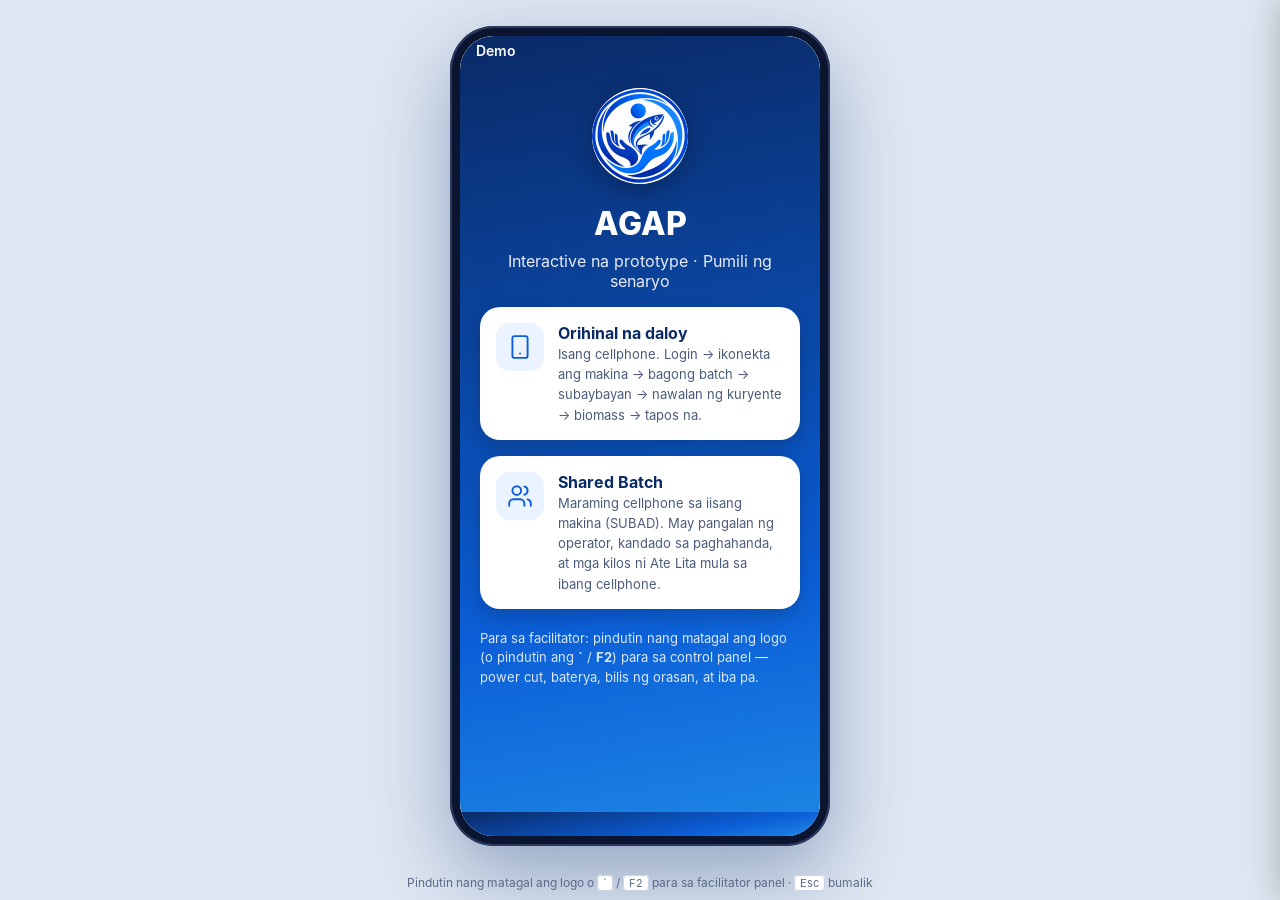
==== index.html @ 4073ccab "Add AGAP interactive HTML prototype (original flow + Shared Batch scenario) Co-Authored-By: Claude O" ====
<!DOCTYPE html>
<html lang="fil">
<head>
<meta charset="utf-8">
<meta name="viewport" content="width=device-width, initial-scale=1, user-scalable=no">
<meta name="theme-color" content="#0a2a66">
<meta name="apple-mobile-web-app-capable" content="yes">
<meta name="mobile-web-app-capable" content="yes">
<meta name="apple-mobile-web-app-title" content="AGAP">
<title>AGAP · Prototype</title>
<link rel="icon" type="image/png" href="assets/img/favicon.png">
<link rel="apple-touch-icon" href="assets/img/logo-192.png">
<link rel="stylesheet" href="assets/css/app.css">
</head>
<body>
<div id="stage">
  <div id="device"><div id="screen" aria-live="polite"></div></div>
  <div id="hint">Pindutin nang matagal ang logo o <kbd>`</kbd> / <kbd>F2</kbd> para sa facilitator panel · <kbd>Esc</kbd> bumalik</div>
</div>

<aside id="fac" aria-label="Facilitator panel">
  <header><img src="assets/img/logo-96.png" alt="" style="width:26px;height:26px;border-radius:50%"><b>Facilitator panel</b><button id="facClose" aria-label="Isara">×</button></header>
  <div class="scroll"></div>
</aside>
<button id="facTab">FACILITATOR</button>

<script src="assets/js/icons.js"></script>
<script src="assets/js/app.js"></script>
<script src="assets/js/screens.js"></script>
<script src="assets/js/shared.js"></script>
<script>boot();</script>
</body>
</html>
---- assets/css/app.css ----
@font-face{font-family:Inter;font-weight:400;src:url(../fonts/Inter-Regular.woff) format("woff")}
@font-face{font-family:Inter;font-weight:500;src:url(../fonts/Inter-Medium.woff) format("woff")}
@font-face{font-family:Inter;font-weight:600;src:url(../fonts/Inter-SemiBold.woff) format("woff")}
@font-face{font-family:Inter;font-weight:700;src:url(../fonts/Inter-Bold.woff) format("woff")}
@font-face{font-family:Inter;font-weight:800;src:url(../fonts/Inter-ExtraBold.woff) format("woff")}

:root{
  --blue:#0b5ed7; --navy:#0a2a66; --sea:#1e88e5; --sky:#bbdefb; --pale:#eaf3ff; --white:#fff;
  --text:#0f1f3d; --text2:#4a5b7a; --ok:#2e9e6b; --warn:#f5a623; --danger:#d93025;
  --bg:#f5f9ff; --line:#cddef4; --auth:#e3e9f1; --scrim:rgba(10,42,102,.55);
  --shadow:0 4px 14px rgba(10,42,102,.08);
  --r:16px; --fs:16px;
}
*{box-sizing:border-box;-webkit-tap-highlight-color:transparent}
html,body{margin:0;height:100%}
body{font-family:Inter,system-ui,sans-serif;color:var(--text);background:#dfe7f2;
  display:flex;align-items:center;justify-content:center;overflow:hidden}
button{font:inherit;color:inherit;border:0;background:none;cursor:pointer;padding:0}
input{font:inherit}

/* ---------- Device ---------- */
#stage{position:relative;display:flex;align-items:center;justify-content:center;width:100%;height:100%;padding-bottom:28px}
#device{position:relative;width:360px;height:800px;flex:none;border-radius:44px;background:#0b1530;padding:10px;
  box-shadow:0 30px 80px rgba(10,42,102,.35),inset 0 0 0 2px #2a3a5f;transform-origin:center center}
#screen{position:relative;width:100%;height:100%;border-radius:34px;overflow:hidden;background:var(--bg);font-size:var(--fs)}
#device{width:380px;height:820px}
#hint{position:absolute;left:50%;bottom:10px;transform:translateX(-50%);font-size:12px;color:#5b6b88;white-space:nowrap;text-align:center}
#hint kbd{font-family:inherit;background:#fff;border:1px solid #c7d3e6;border-radius:4px;padding:0 5px;font-size:11px}
@media (max-width:520px){
  body{background:var(--bg)}
  #device{width:100vw!important;height:100dvh!important;border-radius:0;padding:0;box-shadow:none;transform:none!important}
  #screen{border-radius:0}
  #hint{display:none}
}

/* ---------- Chrome ---------- */
.statusbar{height:28px;display:flex;align-items:center;justify-content:space-between;padding:0 16px;font-size:14px;font-weight:600;color:var(--text);flex:none}
.statusbar.light{color:#fff}
.statusbar .sys{display:flex;gap:6px;align-items:center}
.statusbar .sys svg{display:block}
.androidnav{height:24px;flex:none;display:flex;justify-content:center;gap:60px;align-items:center;background:inherit}
.androidnav button{width:36px;height:24px;display:flex;align-items:center;justify-content:center;color:#0f1f3d}
.androidnav.light button{color:#fff}
.view{position:absolute;inset:0;display:flex;flex-direction:column;background:var(--bg)}
.appbar{height:56px;flex:none;display:flex;align-items:center;gap:12px;padding:0 16px;position:relative}
.appbar h1{font-size:1.25rem;font-weight:700;color:var(--navy);margin:0;flex:1;white-space:nowrap;overflow:hidden;text-overflow:ellipsis}
.appbar .back{width:40px;height:40px;margin-left:-10px;display:flex;align-items:center;justify-content:center;color:var(--blue);border-radius:20px}
.appbar .back:active{background:var(--pale)}
.appbar .brand{display:flex;align-items:center;gap:8px;flex:1}
.appbar .brand b{font-size:1.25rem;font-weight:800;color:var(--navy);letter-spacing:.2px}
.logo-mark{width:30px;height:30px;border-radius:50%;flex:none;display:block;user-select:none;-webkit-user-drag:none;-webkit-touch-callout:none}
.appbar .logo-right{width:28px;height:28px}
.body{flex:1;overflow-y:auto;overflow-x:hidden;padding:16px;scrollbar-width:none;position:relative}
.body::-webkit-scrollbar{display:none}
.body.nopad{padding:0}
.actions{flex:none;padding:12px 16px 16px;display:flex;flex-direction:column;gap:12px}
.stack{display:flex;flex-direction:column;gap:12px}
.row{display:flex;gap:8px;align-items:center}
.grid2{display:grid;grid-template-columns:1fr 1fr;gap:8px}
.spacer{flex:1}

/* ---------- Bottom nav ---------- */
.bnav{height:80px;flex:none;background:#fff;border-top:1px solid var(--line);display:flex;align-items:flex-end;justify-content:space-around;padding:0 4px 8px;position:relative}
.bnav button{flex:1;display:flex;flex-direction:column;align-items:center;gap:4px;color:var(--text2);font-size:11px;font-weight:500;position:relative;min-height:56px;justify-content:flex-end}
.bnav button.on{color:var(--blue);font-weight:700}
.bnav .fab{width:48px;height:48px;border-radius:24px;background:var(--blue);color:#fff;display:flex;align-items:center;justify-content:center;box-shadow:0 4px 12px rgba(11,94,215,.35);margin-bottom:-2px}
.bnav .fab.locked{background:#f5a623}
.bnav .mid{line-height:1.1;text-align:center}
.bnav .badge{position:absolute;top:2px;left:calc(50% + 4px);min-width:18px;height:18px;border-radius:9px;background:var(--danger);color:#fff;font-size:10px;font-weight:700;display:flex;align-items:center;justify-content:center;padding:0 4px;border:2px solid #fff}

/* ---------- Type ---------- */
.h1{font-size:1.5rem;font-weight:800;color:var(--navy);line-height:1.2;margin:0}
.h2{font-size:1.25rem;font-weight:700;color:var(--navy);line-height:1.25;margin:0}
.h3{font-size:1rem;font-weight:700;color:var(--navy);margin:0}
.p{font-size:1rem;color:var(--text);line-height:1.4;margin:0}
.muted{color:var(--text2)}
.small{font-size:.8125rem}
.tiny{font-size:.75rem}
.center{text-align:center}
.blue{color:var(--blue)}
.okc{color:var(--ok)}
.dangerc{color:var(--danger)}
.warnc{color:#b26a00}
.big{font-size:2.25rem;font-weight:800;color:var(--navy);line-height:1.05;letter-spacing:-.5px}
.huge{font-size:2.5rem;font-weight:800;color:var(--navy);line-height:1}

/* ---------- Components ---------- */
.card{background:#fff;border:1px solid var(--line);border-radius:var(--r);padding:12px;box-shadow:var(--shadow)}
.card.flat{box-shadow:none}
.card.soft{background:var(--pale);border-color:var(--sky);box-shadow:none}
.card.warn{background:#fff6e5;border-color:#f6d08b;box-shadow:none}
.card.danger{background:#fdecea;border-color:#f3b4ae;box-shadow:none}
.card.tap{cursor:pointer;transition:transform .08s}
.card.tap:active{transform:scale(.985)}
.btn{height:56px;border-radius:16px;font-weight:700;font-size:1rem;display:flex;align-items:center;justify-content:center;gap:8px;width:100%;transition:transform .08s,filter .1s;text-align:center;padding:0 12px;line-height:1.15}
.btn:active{transform:scale(.98)}
.btn.primary{background:var(--blue);color:#fff;box-shadow:0 4px 12px rgba(11,94,215,.25)}
.btn.secondary{background:#fff;color:var(--blue);border:1.5px solid var(--blue)}
.btn.ghost{background:transparent;color:var(--blue);height:48px}
.btn.danger{background:#fff;color:var(--danger);border:1.5px solid var(--danger)}
.btn.dangerfill{background:var(--danger);color:#fff}
.btn.tint{background:var(--pale);color:var(--blue)}
.btn[disabled],.btn.disabled{background:var(--sky);color:#6f86ad;box-shadow:none;border-color:transparent;pointer-events:none}
.link{color:var(--blue);font-weight:500;text-align:center;display:block;width:100%;padding:12px 0}
.chip{display:inline-flex;align-items:center;gap:6px;height:30px;padding:0 12px 0 10px;border-radius:15px;background:var(--pale);color:var(--navy);font-size:.8125rem;font-weight:700;white-space:nowrap}
.chip.blue{color:var(--blue)}
.chip.ok{background:#e3f4ec;color:var(--ok)}
.chip.warn{background:#fff1d6;color:#a86400}
.chip.danger{background:#fdecea;color:var(--danger)}
.chip.dark{background:rgba(10,42,102,.45);color:#fff}
.chip.solidwarn{background:var(--warn);color:#3b2600}
.pulse{animation:pulse 1.4s ease-in-out infinite}
@keyframes pulse{50%{opacity:.45}}
.dot{width:8px;height:8px;border-radius:4px;background:var(--blue);display:inline-block}

.hero{display:flex;justify-content:center;padding:6px 0}
.hero .disc{position:relative;width:148px;height:148px;border-radius:50%;background:var(--pale);display:flex;align-items:center;justify-content:center;color:var(--blue)}
.hero .disc .sun{position:absolute;right:8px;top:10px;width:16px;height:16px;border-radius:8px;background:var(--warn)}
.hero .disc .moon{position:absolute;left:8px;bottom:20px;width:8px;height:8px;border-radius:4px;background:var(--blue)}
.hero.m .disc{width:88px;height:88px}.hero.m .disc .sun{right:8px;top:8px}.hero.m .disc .moon{bottom:20px}
.hero.s .disc{width:64px;height:64px}.hero.s .disc .sun{right:4px;top:6px;width:14px;height:14px}.hero.s .disc .moon{left:4px;bottom:16px}
.hero.white .disc{background:#fff}
.hero .disc.danger{color:var(--danger)}
.hero .disc.ok{color:var(--ok)}
.hero .disc.warn{color:var(--warn)}

.gradcard{border-radius:var(--r);padding:12px 12px;background:linear-gradient(135deg,#0b5ed7,#1e88e5);color:#fff;box-shadow:0 6px 16px rgba(11,94,215,.25)}
.gradcard .greet{font-size:1.375rem;font-weight:800}
.gradcard .line{display:flex;align-items:center;gap:6px;font-weight:600;font-size:1rem;margin-top:6px}
.gradcard .chips{display:flex;justify-content:space-between;margin-top:8px}

.field label{display:block;font-weight:700;color:var(--navy);margin-bottom:8px;font-size:1rem}
.input{height:56px;border:1.5px solid var(--line);border-radius:14px;background:#fff;display:flex;align-items:center;padding:0 14px;gap:8px;font-size:1rem;color:var(--text);cursor:text}
.input.focus{border-color:var(--blue);box-shadow:0 0 0 3px rgba(11,94,215,.12)}
.input.error{border-color:var(--danger)}
.input input{border:0;outline:0;flex:1;min-width:0;font-size:1rem;color:var(--text);background:transparent;height:100%}
.input .ph{color:#8a99b5}
.input .unit{font-weight:700;color:var(--navy)}
.caret{display:inline-block;width:2px;height:22px;background:var(--navy);margin-left:1px;animation:blink 1s steps(1) infinite;vertical-align:middle}
@keyframes blink{50%{opacity:0}}
.hint{font-size:.75rem;color:var(--text2);margin-top:8px}
.err{font-size:.8125rem;color:var(--danger);margin-top:8px;display:flex;gap:6px;align-items:center;font-weight:600}
.check{display:flex;align-items:center;gap:10px;min-height:48px;cursor:pointer}
.check .box{width:22px;height:22px;border-radius:5px;border:1.5px solid var(--line);background:#fff;display:flex;align-items:center;justify-content:center;color:#fff;flex:none}
.check.on .box{background:var(--blue);border-color:var(--blue)}

.seg{display:flex;background:var(--pale);border-radius:16px;padding:4px}
.seg button{flex:1;height:48px;border-radius:12px;font-weight:700;color:var(--blue);display:flex;align-items:center;justify-content:center;gap:6px}
.seg button.on{background:var(--blue);color:#fff}

.metric{background:#fff;border:1px solid var(--line);border-radius:var(--r);padding:12px;min-height:105px;box-shadow:var(--shadow)}
.metric .lbl{display:flex;align-items:center;gap:6px;color:var(--text2);font-size:1rem}
.metric .lbl svg{color:var(--blue)}
.metric .val{font-size:1.875rem;font-weight:800;color:var(--navy);margin-top:4px;line-height:1.1}
.metric .val.sm{font-size:1.25rem;line-height:1.2}
.metric .unit{color:var(--text2);margin-top:2px}
.mini4{display:grid;grid-template-columns:repeat(4,1fr);gap:8px}
.mini4 .m{background:var(--pale);border-radius:14px;padding:12px 4px;text-align:center;min-height:112px;display:flex;flex-direction:column;align-items:center}
.mini4 .m svg{color:var(--blue)}
.mini4 .m .l{font-size:.6875rem;color:var(--text2);margin-top:8px}
.mini4 .m .v{font-size:.9375rem;font-weight:800;color:var(--navy);margin-top:auto}

.bar{height:10px;border-radius:5px;background:var(--sky);overflow:hidden}
.bar i{display:block;height:100%;background:var(--blue);border-radius:5px;transition:width .6s}
.ring{position:relative;width:76px;height:76px;flex:none}
.ring svg{transform:rotate(-90deg)}
.ring b{position:absolute;inset:0;display:flex;align-items:center;justify-content:center;font-weight:800;color:var(--navy);font-size:1.125rem}

.notif{display:flex;gap:12px;align-items:flex-start;padding:12px;border-radius:16px;background:#fff;border:1px solid var(--line)}
.notif.unread{background:var(--pale);border-color:var(--sky)}
.notif .ico{width:40px;height:40px;border-radius:20px;background:#fff;display:flex;align-items:center;justify-content:center;flex:none;color:var(--blue)}
.notif.unread .ico{background:#fff}
.notif .t{font-weight:700;color:var(--navy)}
.notif .d{color:var(--text);margin-top:2px}
.notif .w{color:var(--text2);font-size:.8125rem;margin-top:4px}
.notif .u{width:8px;height:8px;border-radius:4px;background:var(--blue);margin-left:auto;margin-top:4px;flex:none}

.listrow{display:flex;align-items:center;gap:12px;min-height:48px}
.listrow .grow{flex:1;min-width:0}
.kv{display:flex;justify-content:space-between;align-items:center;min-height:32px;gap:8px}
.kv b{color:var(--navy)}
.divider{height:1px;background:var(--line);margin:4px 0}

/* ---------- Keypad ---------- */
.keypad{background:#e8eef7;padding:8px;display:grid;grid-template-columns:repeat(3,1fr);gap:8px;flex:none}
.keypad button{height:52px;border-radius:10px;background:#fff;font-size:1.375rem;font-weight:500;color:var(--navy);display:flex;align-items:center;justify-content:center;box-shadow:0 1px 0 rgba(10,42,102,.08)}
.keypad button:active{background:var(--pale)}
.keypad button.done{background:var(--blue);color:#fff;font-size:1rem;font-weight:700}
.keypad button.txt{font-size:.9375rem;font-weight:700}
.keypad.b button{font-weight:700}

/* ---------- Overlays ---------- */
.scrim{position:absolute;inset:0;background:var(--scrim);z-index:40;animation:fade .2s}
.sheet{position:absolute;left:0;right:0;bottom:24px;background:#fff;border-radius:24px 24px 0 0;padding:16px 24px 20px;z-index:41;animation:up .25s cubic-bezier(.2,.8,.2,1);max-height:80%;overflow:auto}
.sheet .grab{width:40px;height:4px;border-radius:2px;background:var(--auth);margin:4px 0 16px}
.sheet .stack{gap:12px}
.dialog{position:absolute;left:16px;right:16px;top:50%;transform:translateY(-50%);background:#fff;border-radius:24px;padding:20px;z-index:41;animation:pop .2s}
@keyframes fade{from{opacity:0}}
@keyframes up{from{transform:translateY(100%)}}
@keyframes pop{from{opacity:0;transform:translateY(-46%)}}

.toast{position:absolute;left:16px;right:16px;bottom:110px;background:var(--navy);color:#fff;border-radius:14px;padding:14px 16px;font-weight:600;z-index:60;display:flex;gap:10px;align-items:center;animation:up2 .25s;box-shadow:0 8px 24px rgba(10,42,102,.3)}
.toast.nonav{bottom:104px}
@keyframes up2{from{opacity:0;transform:translateY(20px)}}

.headsup{position:absolute;left:8px;right:8px;top:32px;z-index:70;background:#fff;border-radius:20px;box-shadow:0 12px 32px rgba(10,42,102,.28);padding:12px 14px;display:flex;gap:12px;cursor:pointer;animation:drop .35s cubic-bezier(.2,.9,.25,1.1);border:1px solid var(--line)}
.headsup.out{animation:lift .3s forwards}
.headsup .appic{width:20px;height:20px;border-radius:50%}
.headsup .meta{display:flex;align-items:center;gap:6px;font-size:.75rem;color:var(--text2)}
.headsup .t{font-weight:700;color:var(--navy);margin-top:4px}
.headsup .d{color:var(--text);font-size:.9375rem;margin-top:2px;line-height:1.3}
.headsup .act{display:flex;gap:16px;margin-top:8px}
.headsup .act span{font-weight:700;color:var(--blue);font-size:.875rem}
.headsup.critical{border-left:5px solid var(--danger)}
.headsup.warning{border-left:5px solid var(--warn)}
.headsup.good{border-left:5px solid var(--ok)}
@keyframes drop{from{transform:translateY(-140%)}}
@keyframes lift{to{transform:translateY(-140%);opacity:0}}

.spinner{width:56px;height:56px;border-radius:50%;border:5px solid var(--sky);border-top-color:var(--blue);animation:spin 1s linear infinite}
.spinner.s{width:22px;height:22px;border-width:3px}
@keyframes spin{to{transform:rotate(360deg)}}

.spot{position:absolute;inset:0;z-index:45}
.spot .shade{position:absolute;inset:0;background:rgba(10,42,102,.45)}
.spot .ring2{position:absolute;border:3px solid var(--blue);border-radius:12px;background:rgba(255,255,255,.95);box-shadow:0 0 0 4px #fff}
.spot .tip{position:absolute;left:16px;right:16px;top:72px;background:#fff;border-radius:20px;padding:20px;text-align:center}

.step{display:flex;gap:12px;align-items:flex-start}
.step .n{width:56px;height:56px;border-radius:16px;background:var(--pale);display:flex;align-items:center;justify-content:center;color:var(--blue);flex:none}

.graph{width:100%;height:150px;display:block}
.tag-ok{display:inline-flex;align-items:center;gap:4px;color:var(--ok);font-weight:700;background:#e3f4ec;border-radius:14px;padding:4px 10px;font-size:.875rem}
.tag-warn{display:inline-flex;align-items:center;gap:4px;color:#a86400;font-weight:700;background:#fff1d6;border-radius:14px;padding:4px 10px;font-size:.875rem}
.tag-danger{display:inline-flex;align-items:center;gap:4px;color:var(--danger);font-weight:700;background:#fdecea;border-radius:14px;padding:4px 10px;font-size:.875rem}

.banner{display:flex;gap:10px;align-items:flex-start;padding:12px;border-radius:14px}
.banner.warn{background:#fff6e5;border:1px solid #f6d08b}
.banner.danger{background:#fdecea;border:1px solid #f3b4ae}
.banner.info{background:var(--pale);border:1px solid var(--sky)}
.banner.ok{background:#e3f4ec;border:1px solid #b5e0cb}
.banner .t{font-weight:700;color:var(--navy)}
.banner.tap{cursor:pointer}

/* Splash */
.splash{background:linear-gradient(160deg,#0a2a66 0%,#0b5ed7 100%);color:#fff}
.splash .tile{width:128px;height:128px;border-radius:32px;background:#fff;display:flex;align-items:center;justify-content:center;margin:24px auto 0;box-shadow:0 10px 30px rgba(0,0,0,.2)}
.splash .tile img{width:112px;height:112px;border-radius:50%}
.splash .name{font-size:3.5rem;font-weight:800;text-align:center;margin-top:16px;letter-spacing:-1px}
.splash .tag{text-align:center;margin-top:12px;font-size:1rem;opacity:.95}
.splash .benefit{background:#fff;color:var(--text);border-radius:16px;padding:16px;display:flex;gap:14px;align-items:center}
.splash .benefit .pic{width:60px;height:70px;border-radius:12px;background:var(--pale);display:flex;align-items:center;justify-content:center;color:var(--blue);flex:none}
.splash .btn.primary{background:#0b5ed7;box-shadow:0 6px 16px rgba(0,0,0,.25)}

.authhero{border-radius:var(--r);padding:20px;background:linear-gradient(135deg,#0b5ed7,#1e88e5);color:#fff}
.authhero .lg{display:flex;align-items:center;gap:12px}
.authhero .lg img{width:44px;height:44px;border-radius:50%;background:#fff}
.authhero .lg b{font-size:1.875rem;font-weight:800}
.authhero h2{font-size:1.375rem;font-weight:800;margin:16px 0 0}
.authhero .sub{display:flex;gap:6px;align-items:center;margin-top:8px;opacity:.95}

/* Mode picker */
.modepick{background:linear-gradient(170deg,#0a2a66,#0b5ed7 70%,#1e88e5);color:#fff}
.modepick .opt{background:#fff;color:var(--text);border-radius:20px;padding:16px;text-align:left;width:100%;display:flex;gap:14px;align-items:flex-start;box-shadow:0 8px 20px rgba(0,0,0,.18)}
.modepick .opt .pic{width:48px;height:48px;border-radius:14px;background:var(--pale);color:var(--blue);display:flex;align-items:center;justify-content:center;flex:none}
.modepick .opt:active{transform:scale(.98)}

/* Facilitator panel */
#fac{position:fixed;top:0;right:0;bottom:0;width:340px;max-width:92vw;background:#0f1a33;color:#e7eefb;z-index:999;transform:translateX(105%);transition:transform .25s;display:flex;flex-direction:column;font-size:13px;box-shadow:-10px 0 40px rgba(0,0,0,.35)}
#fac.open{transform:none}
#fac header{padding:14px 16px;border-bottom:1px solid #22325a;display:flex;align-items:center;gap:10px}
#fac header b{font-size:15px;flex:1}
#fac header button{color:#9fb3d9;font-size:20px;width:32px;height:32px}
#fac .scroll{overflow:auto;padding:12px 16px 40px;flex:1}
#fac h4{margin:16px 0 8px;font-size:11px;letter-spacing:.08em;text-transform:uppercase;color:#7f95c2}
#fac .grid{display:grid;grid-template-columns:1fr 1fr;gap:6px}
#fac .fb{background:#1b2a4d;border:1px solid #2a3d69;color:#e7eefb;border-radius:8px;padding:8px;text-align:left;font-size:12px;line-height:1.25;min-height:36px}
#fac .fb:hover{background:#243766}
#fac .fb.hot{background:#7a1f1a;border-color:#b3322b}
#fac .fb.on{background:#0b5ed7;border-color:#3d86f0}
#fac .fb.wide{grid-column:span 2}
#fac .fb small{display:block;color:#9fb3d9;font-size:10.5px;margin-top:2px}
#fac .stat{background:#16233f;border-radius:8px;padding:10px;line-height:1.6;font-size:12px}
#fac .stat b{color:#fff}
#fac select{width:100%;background:#1b2a4d;color:#e7eefb;border:1px solid #2a3d69;border-radius:8px;padding:8px;font-size:12px}
#fac .kbd{font-size:11px;color:#9fb3d9;line-height:1.7}
#fac .kbd code{background:#1b2a4d;border-radius:4px;padding:1px 5px;color:#fff}
#facTab{position:fixed;right:0;top:50%;transform:translateY(-50%);z-index:998;background:#0f1a33;color:#9fb3d9;writing-mode:vertical-rl;padding:12px 6px;border-radius:8px 0 0 8px;font-size:11px;letter-spacing:.06em;opacity:.0;transition:opacity .2s}
#facTab:hover{opacity:1}
@media (max-width:520px){#facTab{display:none}}

/* Utility */
.mt4{margin-top:4px}.mt8{margin-top:8px}.mt12{margin-top:12px}.mt16{margin-top:16px}.mt24{margin-top:24px}
.gap4{gap:4px}.gap12{gap:12px}.gap16{gap:16px}
.w100{width:100%}
.hide{display:none!important}
.hotspot{position:absolute;top:28px;right:0;width:40px;height:40px;z-index:5}
.lock-badge{display:inline-flex;align-items:center;gap:6px;background:#fff1d6;color:#7a4a00;border-radius:12px;padding:6px 10px;font-weight:700;font-size:.8125rem}
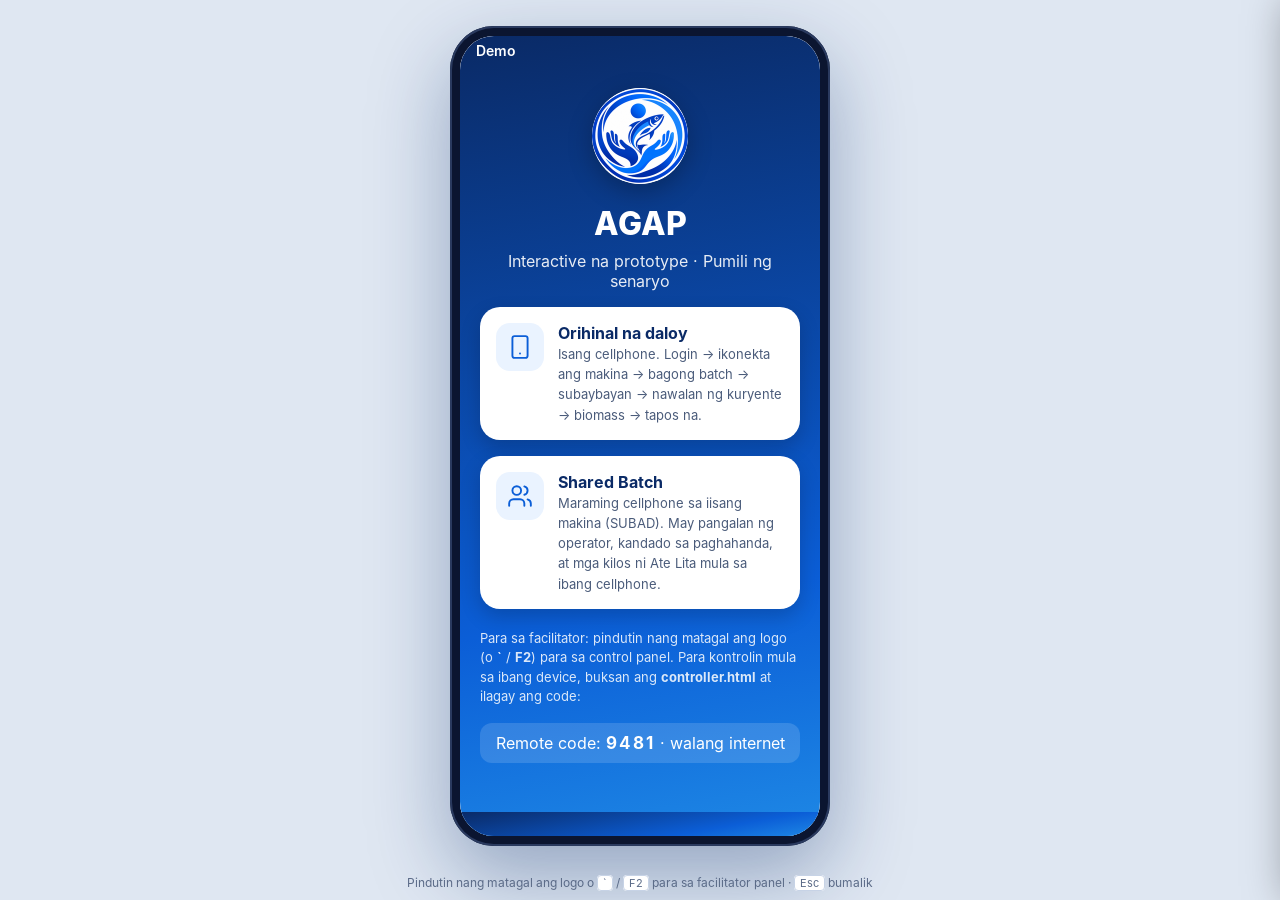
==== commit 8c43f119: "UI and logic revisions: accounts, native PIN, Solar/Biomass power-cut flow, 30s drying, home cards, " ====
--- a/index.html
+++ b/index.html
@@ -29,5 +29,7 @@
 <script src="assets/js/screens.js"></script>
 <script src="assets/js/shared.js"></script>
 <script>boot();</script>
+<script src="assets/js/mqttws.js"></script>
+<script src="assets/js/remote.js"></script>
 </body>
 </html>
--- a/assets/css/app.css
+++ b/assets/css/app.css
@@ -296,3 +296,5 @@
 .hide{display:none!important}
 .hotspot{position:absolute;top:28px;right:0;width:40px;height:40px;z-index:5}
 .lock-badge{display:inline-flex;align-items:center;gap:6px;background:#fff1d6;color:#7a4a00;border-radius:12px;padding:6px 10px;font-weight:700;font-size:.8125rem}
+
+.input input::placeholder{letter-spacing:0;color:#8a99b5}
